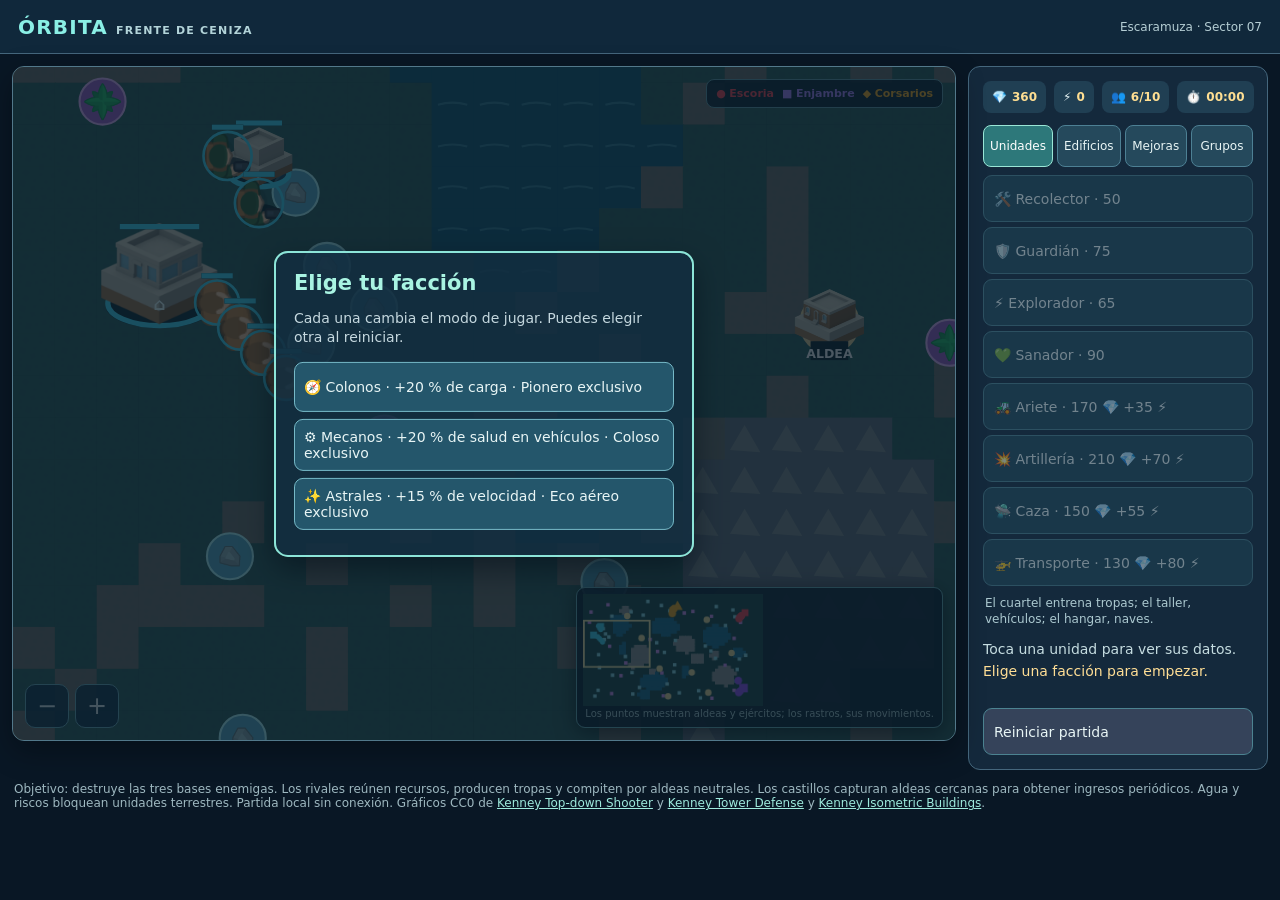
==== game.html @ 0cb69ae6 "todo separado" ====
<!doctype html>
<html lang="es">
<head>
  <meta charset="utf-8">
  <meta name="viewport" content="width=device-width,initial-scale=1">
  <title>Órbita: frente de ceniza</title>
  <link rel="stylesheet" href="css/game.css">
  <script defer src="js/state.js"></script>
  <script defer src="js/stats.js"></script>
  <script defer src="js/assets.js"></script>
  <script defer src="js/world.js"></script>
  <script defer src="js/entities.js"></script>
  <script defer src="js/session.js"></script>
  <script defer src="js/ui.js"></script>
  <script defer src="js/combat.js"></script>
  <script defer src="js/economy.js"></script>
  <script defer src="js/ai.js"></script>
  <script defer src="js/simulation.js"></script>
  <script defer src="js/renderer.js"></script>
  <script defer src="js/controls.js"></script>
  <script defer src="js/main.js"></script>
</head>
<body>
<header>
<h1>ÓRBITA <small>FRENTE DE CENIZA</small>
</h1>
<span id="factionName">Escaramuza · Sector 07</span>
</header>
<div class="layout">
<main>
<div class="field" id="field">
<canvas id="game" aria-label="Campo de batalla">
</canvas>
<div id="placement" class="placement" hidden>
<strong id="placementText">Elige una posición</strong>
<button id="cancelBuild">Cancelar</button>
</div>
<div class="mapbar">
<canvas id="minimap" width="210" height="130" aria-label="Minimapa interactivo">
</canvas>
<span>Los puntos muestran aldeas y ejércitos; los rastros, sus movimientos.</span>
</div>
<div id="enemyLegend" class="enemy-legend">
<span>● <b>Escoria</b>
</span>
<span>■ <b>Enjambre</b>
</span>
<span>◆ <b>Corsarios</b>
</span>
</div>
<div id="factionPanel" class="faction-panel">
<h2>Elige tu facción</h2>
<p>Cada una cambia el modo de jugar. Puedes elegir otra al reiniciar.</p>
<button data-faction="colonos">🧭 Colonos · +20 % de carga · Pionero exclusivo</button>
<button data-faction="mecanos">⚙️ Mecanos · +20 % de salud en vehículos · Coloso exclusivo</button>
<button data-faction="astrales">✨ Astrales · +15 % de velocidad · Eco aéreo exclusivo</button>
</div>
<div class="view-controls">
<button id="zoomOut" aria-label="Alejar vista">−</button>
<button id="zoomIn" aria-label="Acercar vista">+</button>
</div>
</div>
</main>
<aside class="control-panel">
<div class="stats">
<div class="stat">
<span>💎</span>
<strong id="minerals">0</strong>
</div>
<div class="stat">
<span>⚡</span>
<strong id="plasma">0</strong>
</div>
<div class="stat">
<span>👥</span>
<strong id="supply">0/0</strong>
</div>
<div class="stat">
<span>⏱️</span>
<strong id="clock">00:00</strong>
</div>
</div>
<div class="tabs">
<button data-tab="units" class="active">Unidades</button>
<button data-tab="buildings">Edificios</button>
<button data-tab="research">Mejoras</button>
<button data-tab="groups">Grupos</button>
</div>
<div id="unitsPanel" class="panel-list">
<button id="worker">🛠️ Recolector · 50</button>
<button id="soldier">🛡️ Guardián · 75</button>
<button id="scout">⚡ Explorador · 65</button>
<button id="medic">💚 Sanador · 90</button>
<button id="tank">🚜 Ariete · 170 💎 +35 ⚡</button>
<button id="artillery">💥 Artillería · 210 💎 +70 ⚡</button>
<button id="ship">🛸 Caza · 150 💎 +55 ⚡</button>
<button id="transport">🚁 Transporte · 130 💎 +80 ⚡</button>
<button id="ranger" hidden>🧭 Pionero · 100 💎 +10 ⚡</button>
<button id="mech" hidden>⚙️ Coloso · 210 💎 +55 ⚡</button>
<button id="wraith" hidden>✨ Eco · 160 💎 +65 ⚡</button>
<p>El cuartel entrena tropas; el taller, vehículos; el hangar, naves.</p>
</div>
<div id="buildingsPanel" class="panel-list" hidden>
<button id="depot">📦 Depósito · 125</button>
<button id="barracks">🏠 Cuartel · 150</button>
<button id="workshop">⚙️ Taller · vehículos · 200</button>
<button id="tower">🎯 Torreta · 140</button>
<button id="refinery">⚡ Refinería · permite extraer plasma · 140 💎</button>
<button id="lab">🔬 Laboratorio · 180 💎 +40 ⚡</button>
<button id="hangar">🛸 Hangar · 200 💎 +60 ⚡</button>
<button id="castle">🏰 Castillo · recursos y aldeas · 190 💎</button>
<p>La refinería permite a los recolectores sacar plasma morado: selecciónalos y toca un cristal morado. El taller construye arietes, artillería y el Coloso. El laboratorio compra mejoras. El castillo captura yacimientos a 255 unidades y aldeas neutrales a 280. Las tropas próximas refuerzan su influencia. Una aldea aliada entrega 10 minerales cada 8 segundos mientras mantengas un castillo cerca. El plasma necesita refinería.</p>
</div>
<div id="researchPanel" class="panel-list" hidden>
<button id="upDamage">🎯 Armamento · nivel 0/3</button>
<button id="upArmor">🛡️ Blindaje · nivel 0/3</button>
<button id="upEngine">⚡ Motores · nivel 0/3</button>
<p>Requiere laboratorio. Las mejoras afectan a las unidades existentes y futuras.</p>
</div>
<div id="groupsPanel" class="panel-list" hidden>
<button id="allCombat">Seleccionar tropas</button>
<button id="allWorkers">Seleccionar recolectores</button>
<button id="loadTransport">Cargar transporte cercano</button>
<button id="unloadTransport">Descargar transporte</button>
<p id="instructions">Selecciona con clic y da órdenes con clic derecho. Arrastra para seleccionar varias unidades.</p>
</div>
<div class="readout">
<p id="selected">Selecciona una unidad.</p>
<div id="unitStats" class="unit-stats">
</div>
<p id="status">
</p>
</div>
<div class="extra-actions">
<button id="restart">Reiniciar partida</button>
</div>
</aside>
</div>
<footer>Objetivo: destruye las tres bases enemigas. Los rivales reúnen recursos, producen tropas y compiten por aldeas neutrales. Los castillos capturan aldeas cercanas para obtener ingresos periódicos. Agua y riscos bloquean unidades terrestres. Partida local sin conexión. Gráficos CC0 de <a href="https://kenney.nl/assets/top-down-shooter">Kenney Top-down Shooter</a> y <a href="https://kenney.nl/assets/tower-defense-top-down">Kenney Tower Defense</a> y <a href="https://kenney.nl/assets/isometric-buildings">Kenney Isometric Buildings</a>.</footer>
</body>
</html>
---- css/game.css ----
:root {
  --bg:#091725;
  --panel:#14293c;
  --line:#45677d;
  --cyan:#8aefe5;
  --gold:#f7d484}
* {
  box-sizing:border-box}
html,body {
  margin:0;
  min-height:100%;
  background:var(--bg);
  color:#e8f5f5;
  font:14px system-ui,sans-serif}
button {
  font:inherit;
  color:inherit;
  cursor:pointer}
header {
  height:54px;
  display:flex;
  align-items:center;
  justify-content:space-between;
  padding:0 18px;
  background:#10283b;
  border-bottom:1px solid #45677d}
h1 {
  margin:0;
  font-size:20px;
  letter-spacing:.06em;
  color:var(--cyan)}
header span {
  font-size:12px;
  color:#b5ced4}
.layout {
  display:grid;
  grid-template-columns:minmax(0,1fr) 300px;
  gap:12px;
  max-width:1500px;
  margin:auto;
  padding:12px}
main {
  position:relative;
  min-width:0}
.field {
  position:relative;
  height:min(75vh,720px);
  min-height:500px;
  overflow:hidden;
  background:#18323e;
  border:1px solid #52788a;
  border-radius:12px;
  box-shadow:0 10px 30px #0005}
#game {
  display:block;
  width:100%;
  height:100%;
  touch-action:none;
  cursor:crosshair}
.mapbar {
  position:absolute;
  right:12px;
  bottom:12px;
  background:#102735df;
  border:1px solid #75bac0;
  border-radius:9px;
  padding:6px;
  box-shadow:0 4px 20px #0008}
.mapbar span {
  display:block;
  font-size:10px;
  color:#b6d8d8;
  padding:2px}
#minimap {
  display:block;
  width:180px;
  height:112px;
  touch-action:none;
  cursor:pointer}
.view-controls {
  position:absolute;
  left:12px;
  bottom:12px;
  display:flex;
  gap:6px}
.view-controls button {
  width:44px;
  height:44px;
  border-radius:10px;
  background:#183b50db;
  border:1px solid #75b7c4;
  font-size:24px;
  line-height:1}
.placement {
  position:absolute;
  top:12px;
  left:12px;
  right:12px;
  background:#163c4ae8;
  border:1px solid #90e7d3;
  border-radius:10px;
  padding:12px;
  display:flex;
  align-items:center;
  justify-content:space-between;
  gap:12px;
  z-index:2}
.placement[hidden] {
  display:none}
.placement button {
  min-height:42px;
  padding:0 14px;
  border-radius:8px;
  background:#6b3e4b;
  border:1px solid #e1a9ac}
.control-panel {
  background:var(--panel);
  border:1px solid var(--line);
  border-radius:12px;
  padding:14px;
  min-width:0}
.stats {
  display:flex;
  gap:8px}
.stat {
  display:flex;
  flex:1;
  justify-content:space-between;
  gap:5px;
  background:#203f53;
  border-radius:8px;
  padding:9px;
  font-size:12px}
.stat strong {
  color:#ffdf92}
.tabs {
  display:flex;
  gap:4px;
  margin:12px 0 8px}
.tabs button {
  flex:1;
  min-height:42px;
  border:1px solid #4d8094;
  border-radius:8px;
  background:#25495c;
  font-size:12px}
.tabs button.active {
  background:#2d787a;
  color:#fff;
  border-color:#9ae7d7}
.panel-list {
  display:grid;
  grid-template-columns:1fr;
  gap:5px}
.panel-list[hidden] {
  display:none}
.panel-list button,.extra-actions button {
  min-height:47px;
  text-align:left;
  border:1px solid #4c8391;
  border-radius:9px;
  background:#21495a;
  padding:8px 10px}
.panel-list button:hover,.extra-actions button:hover {
  background:#326c76}
.panel-list button:disabled {
  opacity:.44}
.panel-list p {
  font-size:12px;
  color:#acc9d0;
  margin:4px 2px;
  line-height:1.35}
.extra-actions {
  margin-top:10px}
.extra-actions button {
  width:100%}
#restart {
  background:#35435a}
.readout {
  min-height:58px;
  margin-top:9px;
  color:#c5dce0;
  line-height:1.4}
.readout p {
  margin:2px 0}
#status {
  color:#ffde95}
footer {
  max-width:1500px;
  margin:auto;
  padding:0 14px 18px;
  color:#9eb8c0;
  font-size:12px}
a {
  color:#9eeadd}
@media(max-width:800px) {
  :root {
  --deck:clamp(260px,36dvh,320px)}
header {
  height:48px;
  padding:0 10px}
header span {
  display:none}
h1 {
  font-size:17px}
.layout {
  display:block;
  padding:0}
main {
  height:calc(100dvh - 48px - var(--deck));
  min-height:270px}
.field {
  height:100%;
  min-height:0;
  border-radius:0}
.mapbar {
  right:7px;
  bottom:7px;
  padding:3px}
#minimap {
  width:170px;
  height:106px}
.mapbar span {
  display:none}
.view-controls {
  left:7px;
  bottom:7px}
.view-controls button {
  width:46px;
  height:46px}
.control-panel {
  position:fixed;
  z-index:5;
  bottom:0;
  left:0;
  right:0;
  height:var(--deck);
  overflow:auto;
  overscroll-behavior:contain;
  border-radius:12px 12px 0 0;
  padding:9px 10px 18px;
  box-shadow:0 -8px 26px #0008}
.stats {
  gap:4px}
.stat {
  padding:6px;
  font-size:11px}
.tabs {
  margin:7px 0}
.tabs button {
  min-height:44px}
.panel-list {
  grid-template-columns:1fr 1fr;
  gap:5px}
.panel-list button {
  min-height:48px;
  font-size:12px;
  padding:5px 7px}
.panel-list p {
  grid-column:1/-1;
  margin:0}
.readout {
  min-height:0;
  margin-top:5px;
  font-size:12px}
#selected {
  display:none}
.extra-actions {
  margin-top:5px}
.extra-actions button {
  min-height:42px}
.placement {
  top:7px;
  left:7px;
  right:7px;
  padding:8px;
  font-size:12px}
footer {
  padding-bottom:calc(var(--deck) + 12px)}
}

.faction-panel {
  position:absolute;
  z-index:4;
  left:50%;
  top:50%;
  transform:translate(-50%,-50%);
  width:min(92%,420px);
  padding:18px;
  background:#102b3df2;
  border:2px solid #8ce5d8;
  border-radius:14px;
  box-shadow:0 0 0 900px #061724b8,0 12px 30px #0009}
.faction-panel[hidden] {
  display:none}
.faction-panel h2 {
  margin:0 0 8px;
  color:#a9f4e2}
.faction-panel p {
  color:#c5d8df;
  line-height:1.4}
.faction-panel button {
  display:block;
  width:100%;
  min-height:50px;
  padding:9px;
  margin:7px 0;
  background:#24566b;
  border:1px solid #76b9c7;
  border-radius:9px;
  text-align:left}
.unit-stats {
  font-size:12px;
  color:#bde0e6;
  line-height:1.45}
.unit-stats:empty {
  display:none}
.unit-stats b {
  color:#fff0b0}
.unit-stats .statline {
  display:flex;
  flex-wrap:wrap;
  gap:4px 10px}
.panel-list button[hidden] {
  display:none}
.panel-list button small {
  display:block;
  font-size:10px;
  color:#b8d3d8}
@media(max-width:800px) {
  .tabs button {
  font-size:11px;
  padding:3px}
.stat {
  font-size:10px}
.readout {
  max-height:85px;
  overflow:auto}
.unit-stats {
  font-size:11px}
}

.enemy-legend {
  position:absolute;
  z-index:2;
  right:12px;
  top:12px;
  display:flex;
  gap:8px;
  padding:7px 9px;
  border:1px solid #6ca6af;
  border-radius:8px;
  background:#102735db;
  font-size:11px;
  pointer-events:none}
.enemy-legend[hidden] {
  display:none}
.enemy-legend span:nth-child(1) {
  color:#ff4d58}
.enemy-legend span:nth-child(2) {
  color:#b48bff}
.enemy-legend span:nth-child(3) {
  color:#ffb526}
@media(max-width:800px) {
  .enemy-legend {
  right:6px;
  top:6px;
  display:grid;
  gap:1px;
  padding:5px;
  font-size:10px}
}

header small { font-size: 11px; color: #b3d4d9; }
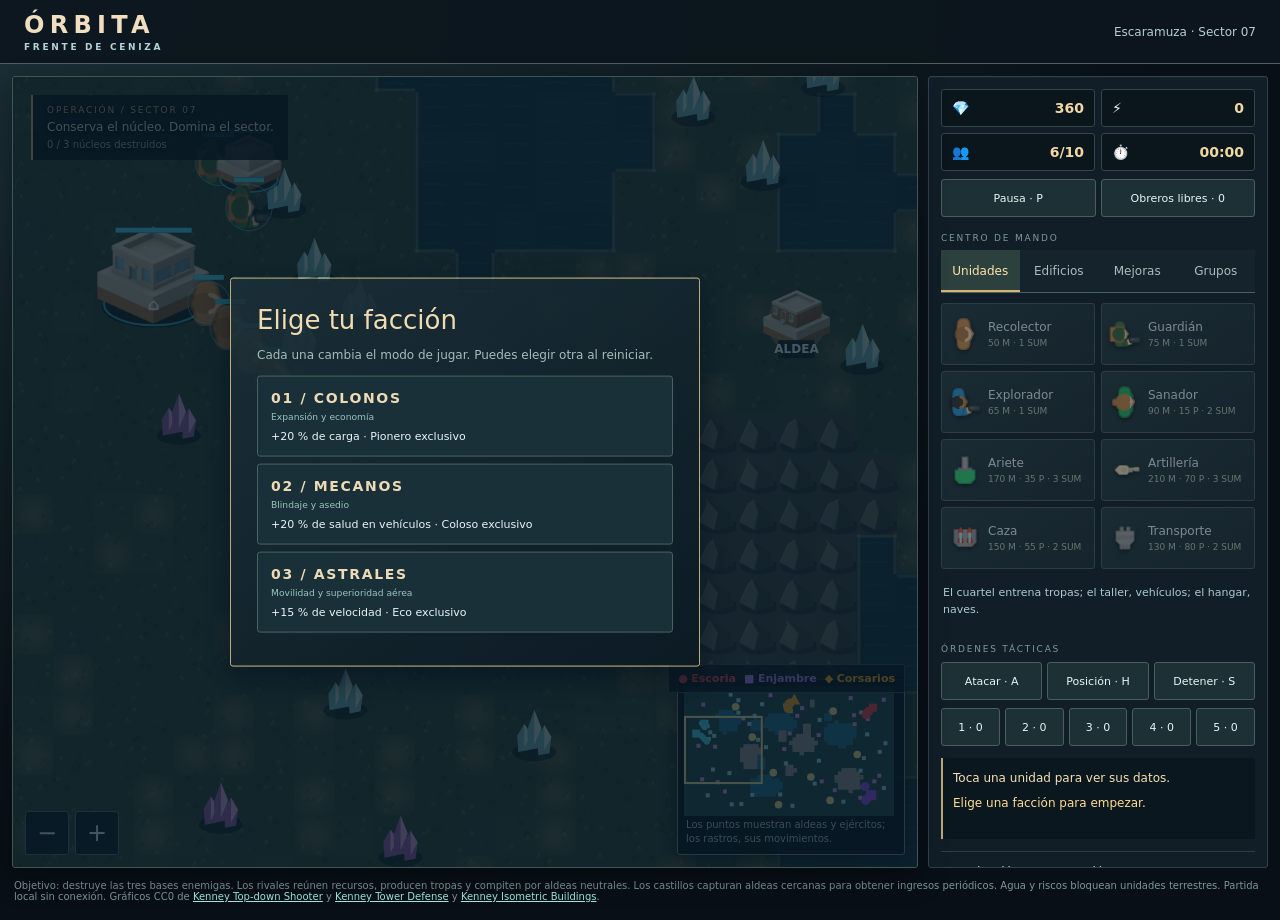
==== commit f9650320: "mejora 3" ====
--- a/game.html
+++ b/game.html
@@ -17,7 +17,10 @@
   <script defer src="js/ai.js"></script>
   <script defer src="js/simulation.js"></script>
   <script defer src="js/renderer.js"></script>
+  <script defer src="js/terrain-art.js"></script>
   <script defer src="js/controls.js"></script>
+  <script defer src="js/command.js"></script>
+  <script defer src="js/storage.js"></script>
   <script defer src="js/main.js"></script>
 </head>
 <body>
@@ -35,7 +38,7 @@
 <strong id="placementText">Elige una posición</strong>
 <button id="cancelBuild">Cancelar</button>
 </div>
-<div class="mapbar">
+<div class="mission"><small>OPERACIÓN / SECTOR 07</small><strong>Conserva el núcleo. Domina el sector.</strong><span id="missionProgress">0 / 3 núcleos destruidos</span></div><div id="pauseOverlay" class="pause-overlay" hidden><strong>OPERACIÓN EN PAUSA</strong><span>Respira. Revisa el frente.</span><button id="resume">Continuar</button></div><div class="mapbar">
 <canvas id="minimap" width="210" height="130" aria-label="Minimapa interactivo">
 </canvas>
 <span>Los puntos muestran aldeas y ejércitos; los rastros, sus movimientos.</span>
@@ -51,9 +54,9 @@
 <div id="factionPanel" class="faction-panel">
 <h2>Elige tu facción</h2>
 <p>Cada una cambia el modo de jugar. Puedes elegir otra al reiniciar.</p>
-<button data-faction="colonos">🧭 Colonos · +20 % de carga · Pionero exclusivo</button>
-<button data-faction="mecanos">⚙️ Mecanos · +20 % de salud en vehículos · Coloso exclusivo</button>
-<button data-faction="astrales">✨ Astrales · +15 % de velocidad · Eco aéreo exclusivo</button>
+<button data-faction="colonos"><strong>01 / COLONOS</strong><small>Expansión y economía</small>+20 % de carga · Pionero exclusivo</button>
+<button data-faction="mecanos"><strong>02 / MECANOS</strong><small>Blindaje y asedio</small>+20 % de salud en vehículos · Coloso exclusivo</button>
+<button data-faction="astrales"><strong>03 / ASTRALES</strong><small>Movilidad y superioridad aérea</small>+15 % de velocidad · Eco exclusivo</button>
 </div>
 <div class="view-controls">
 <button id="zoomOut" aria-label="Alejar vista">−</button>
@@ -80,7 +83,7 @@
 <strong id="clock">00:00</strong>
 </div>
 </div>
-<div class="tabs">
+<div class="command-strip"><button id="pause">Pausa · P</button><button id="idleWorker">Obreros libres · 0</button></div><div class="section-label">CENTRO DE MANDO</div><div class="tabs">
 <button data-tab="units" class="active">Unidades</button>
 <button data-tab="buildings">Edificios</button>
 <button data-tab="research">Mejoras</button>
@@ -124,15 +127,16 @@
 <button id="unloadTransport">Descargar transporte</button>
 <p id="instructions">Selecciona con clic y da órdenes con clic derecho. Arrastra para seleccionar varias unidades.</p>
 </div>
-<div class="readout">
+<div class="section-label">ÓRDENES TÁCTICAS</div><div class="tactical"><button id="attackMove">Atacar · A</button><button id="hold">Posición · H</button><button id="stop">Detener · S</button></div><div id="groupBar" class="group-bar"></div><div class="readout">
 <p id="selected">Selecciona una unidad.</p>
 <div id="unitStats" class="unit-stats">
 </div>
-<p id="status">
+<p id="status" role="status" aria-live="polite">
 </p>
 </div>
-<div class="extra-actions">
+<details class="operations" open><summary>Producción y construcción</summary><div id="productionList"></div></details><details class="operations"><summary>Administración territorial</summary><p id="territorySummary"></p><label for="taxPolicy">Política de las aldeas</label><select id="taxPolicy"><option value="relief">Ayuda · 6 minerales / 8 s · recupera lealtad</option><option value="balanced">Equilibrio · 10 minerales / 8 s</option><option value="levy">Tributo · 17 minerales / 8 s · pierde lealtad</option></select><p>Protege tus castillos. Sin apoyo o con lealtad agotada, las aldeas se independizan.</p></details><details class="operations"><summary>Manual de campo · controles</summary><p>Clic: seleccionar · clic derecho: mover o interactuar. A + clic: avanzar atacando. H: mantener posición. S: detener. Ctrl + 1–5: guardar grupo; 1–5: seleccionar; Alt + 1–5: centrar. I: obrero libre. Flechas: cámara. Inicio: núcleo. Rueda: zoom. P: pausa. Esc: cancelar. Selecciona un edificio y haz clic derecho para fijar su reunión.</p></details><div class="extra-actions">
 <button id="restart">Reiniciar partida</button>
+<div class="command-strip"><button id="saveGame">Guardar partida</button><button id="loadGame">Cargar partida</button></div>
 </div>
 </aside>
 </div>
--- a/css/game.css
+++ b/css/game.css
@@ -372,3 +372,85 @@
 }
 
 header small { font-size: 11px; color: #b3d4d9; }
+
+/* Consola de campaña: metal oscuro, señales ámbar y lectura táctica. */
+:root { --bg:#080f16; --panel:#111e28; --line:#30434d; --cyan:#a6ded4; --gold:#e7c58a; }
+body { background:radial-gradient(ellipse at top left,#1b3037,transparent 65%),var(--bg); }
+header { height:64px; background:#0c161eed; border-bottom:1px solid #52605a; padding:0 24px; }
+h1 { letter-spacing:.22em; font-size:24px; color:#f1dec0; }
+header small { display:block; margin-top:3px; font-size:9px; letter-spacing:.3em; }
+.layout { max-width:1920px; grid-template-columns:minmax(0,1fr) 340px; gap:10px; padding:12px; }
+.field { height:calc(100dvh - 108px); min-height:600px; max-height:1100px; border-radius:3px; border-color:#405651; }
+.control-panel { max-height:calc(100dvh - 108px); overflow:auto; scrollbar-color:#4b6766 #101c25; border-radius:3px; padding:12px; box-shadow:inset 0 1px #ffffff09; }
+.stats { display:grid; grid-template-columns:1fr 1fr; gap:6px; }
+.stat { border:1px solid #31464b; border-radius:3px; background:#0a151c; padding:10px; font-size:14px; }
+.stat strong { font-variant-numeric:tabular-nums; color:#f0d8a5; }
+button { transition:background .15s,border-color .15s; }
+button:focus-visible,select:focus-visible,summary:focus-visible { outline:2px solid #efd79a; outline-offset:3px; }
+button:disabled { cursor:not-allowed; }
+.tabs { gap:0; margin:7px 0 10px; border-bottom:1px solid #47615c; }
+.tabs button { border:0; border-radius:0; background:#14232c; color:#a9bebd; }
+.tabs button.active { background:#2c403d; color:#ffe3ad; box-shadow:inset 0 -2px #d4b477; }
+.section-label { font-size:9px; letter-spacing:.2em; color:#7d9a99; margin:16px 0 7px; }
+.panel-list { grid-template-columns:1fr 1fr; gap:6px; }
+.panel-list button { min-height:62px; border-radius:3px; background:linear-gradient(145deg,#253940,#192a32); border:1px solid #46615e; font-size:12px; }
+.panel-list button:hover:not(:disabled) { background:#344c4c; border-color:#c4b586; }
+.panel-list button:has(img) { display:flex; align-items:center; gap:7px; padding:7px; }
+.panel-list button img { object-fit:contain; flex:none; filter:drop-shadow(0 2px 2px #0008); }
+.panel-list button span { min-width:0; }
+.panel-list button small { margin-top:4px; font-size:9px; color:#c0c9b5; }
+.panel-list button:disabled { opacity:.5; }
+.panel-list p { grid-column:1/-1; font-size:11px; line-height:1.5; padding:6px 0; }
+.command-strip,.tactical,.group-bar { display:flex; gap:5px; margin-top:8px; }
+.command-strip button,.tactical button,.group-bar button,.pause-overlay button { flex:1; border:1px solid #47605e; border-radius:3px; padding:9px 5px; background:#1c3036; font-size:11px; min-height:38px; }
+.tactical .active { color:#ffe4a8; background:#51452c; border-color:#dcc184; }
+.readout { background:#0b171e; border-left:2px solid #bda779; padding:10px; margin:12px 0; }
+#selected { font-size:12px; color:#f4dfb6; margin-bottom:6px; }
+#status { font-size:12px; min-height:32px; margin-top:8px; }
+.operations { border-top:1px solid #2b4045; padding:10px 0; font-size:11px; color:#9fbab9; }
+.operations summary { color:#d5dfd5; cursor:pointer; padding:3px 0; font-size:12px; }
+.operations p { line-height:1.6; }
+.operations select { width:100%; background:#122630; color:#e7dfcc; border:1px solid #4e6664; padding:9px 4px; margin-top:7px; font:inherit; }
+#productionList { margin-top:10px; }
+.production-row { display:flex; gap:4px; margin-bottom:5px; }
+.production-row button { background:#192e35; border:1px solid #3b5559; border-radius:2px; padding:7px; font-size:10px; text-align:left; }
+.production-row button:first-child { flex:1; }
+.production-row button:last-child:not(:first-child) { width:32px; text-align:center; font-size:18px; }
+progress { display:block; width:100%; height:4px; margin-top:6px; accent-color:#c8b07a; }
+.mission { position:absolute; left:18px; top:18px; display:grid; gap:5px; pointer-events:none; text-shadow:0 2px 5px #000; background:#0b1b22d9; border-left:2px solid #d8bb7f; padding:10px 14px; }
+.mission small { color:#c6b489; letter-spacing:.2em; font-size:9px; }
+.mission strong { color:#e1e8d7; font-size:12px; font-weight:500; }
+.mission span { color:#9cb7b4; font-size:10px; }
+.enemy-legend { top:auto; bottom:174px; right:12px; border-radius:2px; border-color:#405955; background:#0b1b22db; }
+.mapbar { border-radius:3px; border-color:#829484; background:#0a1820ed; max-width:228px; }
+.mapbar span { line-height:1.4; }
+#minimap { width:210px; height:130px; }
+.view-controls button { border-radius:3px; background:#0c202be6; border-color:#5b7772; }
+.pause-overlay { position:absolute; inset:0; z-index:3; background:#09131bcf; display:flex; flex-direction:column; justify-content:center; align-items:center; gap:18px; backdrop-filter:blur(3px); }
+.pause-overlay[hidden] { display:none; }
+.pause-overlay strong { color:#efdab4; letter-spacing:.18em; font-size:clamp(17px,2vw,28px); }
+.pause-overlay span { color:#a6bbb9; }
+.pause-overlay button { flex:0; width:180px; }
+.faction-panel { width:min(90%,470px); background:linear-gradient(145deg,#192d36f5,#0b1923fa); border:1px solid #bdab7b; border-radius:3px; padding:26px; }
+.faction-panel h2 { color:#f2dbb1; font-size:26px; font-weight:500; }
+.faction-panel p { color:#a6bcb9; font-size:12px; }
+.faction-panel button { background:#1a3039; border:1px solid #45635f; border-radius:3px; padding:13px; font-size:11px; }
+.faction-panel button:hover { background:#2b4447; border-color:#d7bc83; }
+.faction-panel button strong { display:block; font-size:14px; letter-spacing:.12em; color:#eddbb7; }
+.faction-panel button small { display:block; margin:5px 0 8px; color:#99c4bb; }
+.extra-actions button { border-radius:3px; font-size:11px; min-height:36px; }
+footer { max-width:1920px; font-size:10px; color:#7c969a; }
+@media(max-width:1000px) and (min-width:801px) { .layout { grid-template-columns:minmax(0,1fr) 290px; } .mission strong { max-width:180px; } }
+@media(max-width:800px) {
+  header { height:48px; padding:0 12px; } h1 { font-size:18px; } header small { display:inline; font-size:8px; }
+  .layout { display:block; padding:0; } .field { height:100%; min-height:0; border-radius:0; }
+  .control-panel { max-height:none; padding:8px 10px 18px; }
+  .stats { grid-template-columns:repeat(4,1fr); } .stat { padding:6px; font-size:11px; }
+  .mission { top:8px; left:8px; padding:7px 9px; } .mission strong { display:none; }
+  .enemy-legend { bottom:123px; right:7px; display:flex; gap:6px; font-size:8px; }
+  #minimap { width:150px; height:93px; } .mapbar { max-width:160px; }
+  .section-label { margin-top:10px; } .panel-list button { min-height:48px; }
+  .faction-panel { padding:16px; } .faction-panel h2 { font-size:22px; }
+  .faction-panel button { padding:9px; } .faction-panel button small { margin:3px 0; }
+  .readout { max-height:none; } #selected { display:block; }
+}
